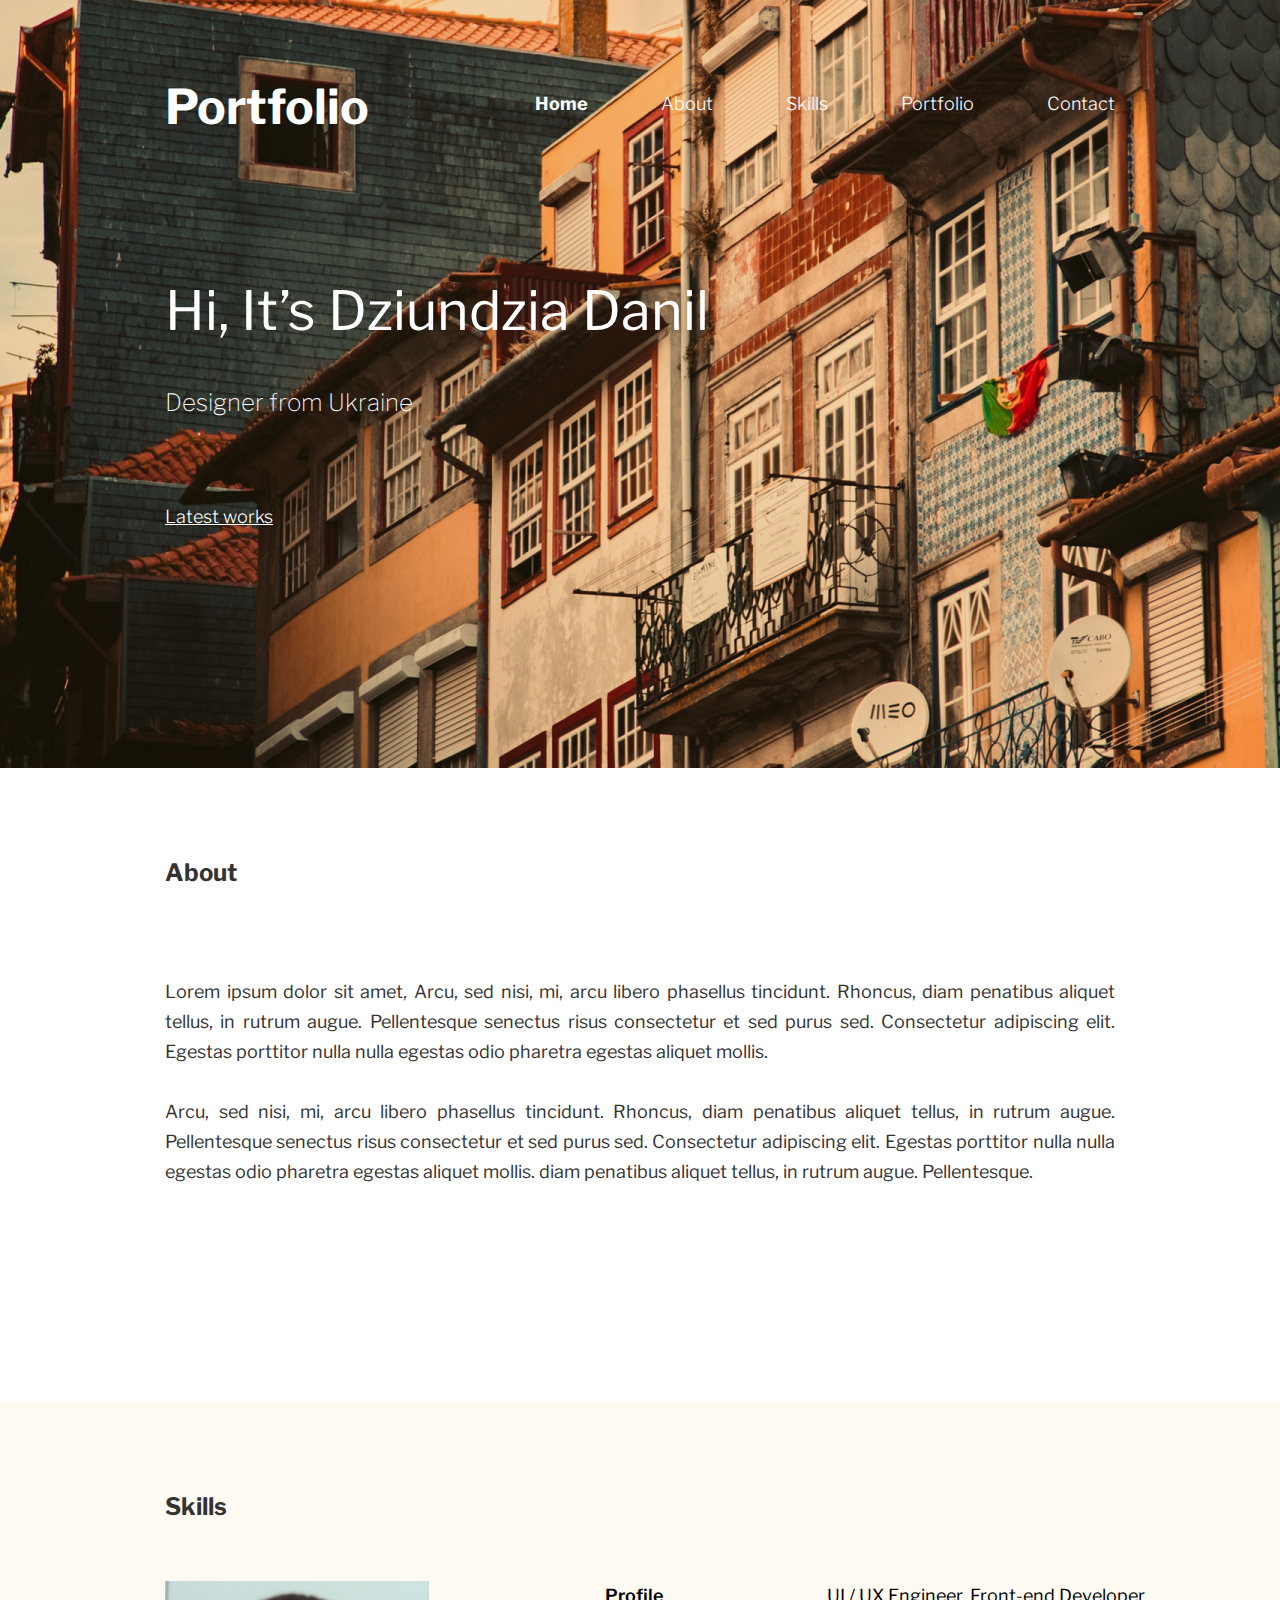
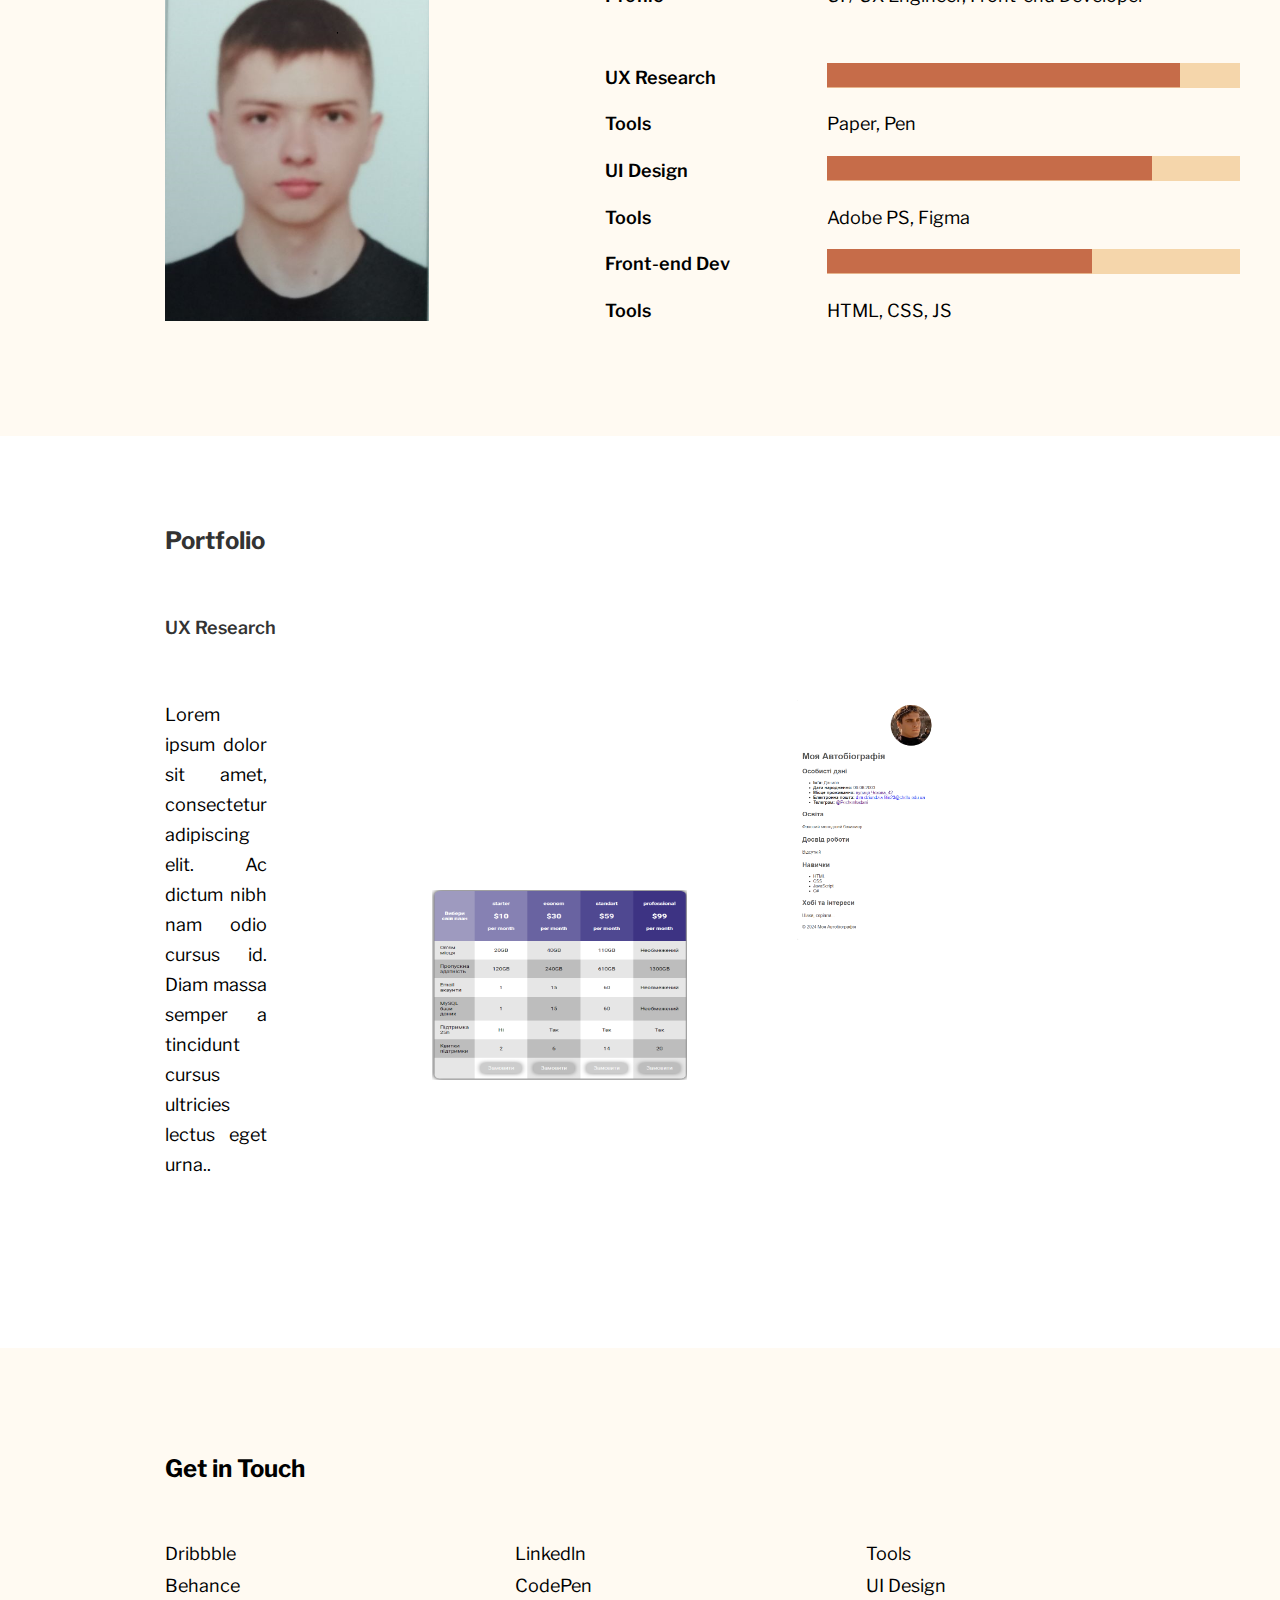
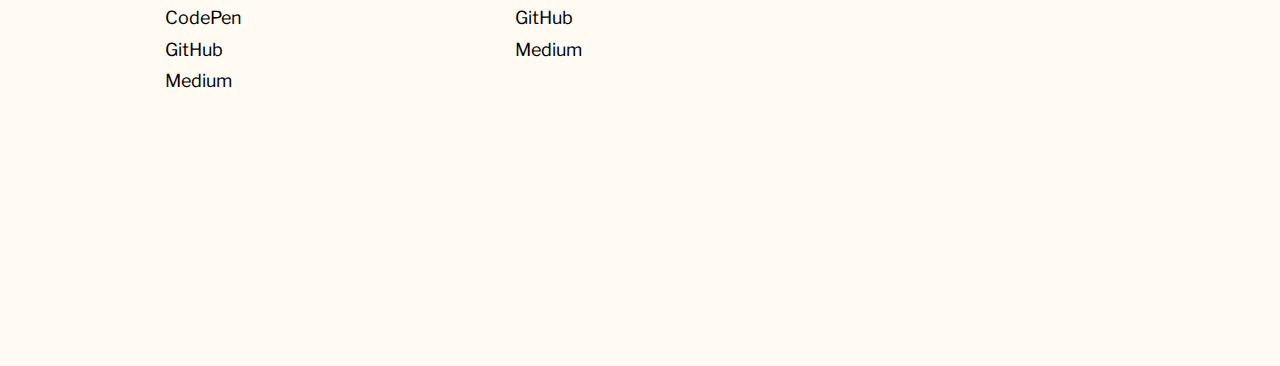
==== index.html @ 2af30d01 "Add files via upload" ====
<!DOCTYPE html>
<html>

<head>
    <meta charset="utf-8">
    <meta name="viewport" content="width=device-width">
    <title>test</title>
    <link href="css/style.css" rel="stylesheet" type="text/css" />
    <link rel="preconnect" href="https://fonts.googleapis.com">
    <link rel="preconnect" href="https://fonts.gstatic.com" crossorigin>
    <link href="https://fonts.googleapis.com/css2?family=Libre+Franklin:wght@100..900&display=swap" rel="stylesheet">
    <link rel="stylesheet" href="https://cdnjs.cloudflare.com/ajax/libs/font-awesome/6.0.0-beta3/css/all.min.css">
</head>

<body>

<header class="header">
    <div class="header-box">
        <h1>Portfolio</h1>
        <nav>
            <ul>
                <li>Home</li>
                <li ><a href="#about">About</a></li>
                <li><a href="#skill">Skills</a></li>
                <li><a href="#Portfolio">Portfolio</a></li>
                <li><a href="#contact">Contact</a></li>
            </ul>
        </nav>
    </div>
    <div class="textBox">
        <h1>Hi, It’s Dziundzia Danil</h1><br>
        <h2>Designer from Ukraine</h2>
        <h3>Latest works</h3>
    </div>

</header>
<div class="about" id="about">
    <h1>About</h1>
    <p>
        Lorem ipsum dolor sit amet, Arcu, sed nisi, mi, arcu libero phasellus tincidunt. Rhoncus, diam penatibus aliquet tellus, in rutrum augue. Pellentesque senectus risus consectetur et sed purus sed. Consectetur adipiscing elit. Egestas porttitor nulla nulla egestas odio pharetra egestas aliquet mollis. <br>
        <br>
        Arcu, sed nisi, mi, arcu libero phasellus tincidunt. Rhoncus, diam penatibus aliquet tellus, in rutrum augue. Pellentesque senectus risus consectetur et sed purus sed. Consectetur adipiscing elit. Egestas porttitor nulla nulla egestas odio pharetra egestas aliquet mollis. diam penatibus aliquet tellus, in rutrum augue. Pellentesque.
    </p>
</div>

<div class="skill-box">
    <div class="skill" id="skill">
        <h1>Skills</h1>
        <div class="profile">
            <div class="container">
                <div class="image-container"></div>
                <div class="text-container">
                    <div class="text">
                        <div>Profile</div>
                        <div>UX Research</div>
                        <div>Tools</div>
                        <div>UI Design</div>
                        <div>Tools</div>
                        <div>Front-end Dev</div>
                        <div>Tools</div>
                    </div>
                    <div class="bar">
                        <div>UI / UX Engineer, Front-end Developer</div>
                        <div><img src="image/sk1.png" alt="Skill 1"></div>
                        <div>Paper, Pen</div>
                        <div><img src="image/sk2.png" alt="Skill 2"></div>
                        <div>Adobe PS, Figma</div>
                        <div><img src="image/sk3.png" alt="Skill 3"></div>
                        <div>HTML, CSS, JS</div>
                    </div>
                </div>
            </div>
        </div>
    </div>
</div>

<div class="Portfolio" id="Portfolio">
    <h1>Portfolio</h1>
    <h2>UX Research</h2>
    <div class="Portfolio-container">
        <div class="Portfolio-textbox">
            <p>Lorem ipsum dolor sit amet, consectetur adipiscing elit. Ac dictum nibh nam odio cursus id. Diam massa semper a tincidunt cursus ultricies lectus eget urna..</p>
        </div>
        <div class="Portfolio-imagebox">
            <div class="pictureBox">
                <div class="column">
                    <a href="image_page2.html" class="image2"></a>
                    <a href="image_page3.html" class="image3"></a>
                </div>
                <a href="image_page.html" class="image1"></a>
            </div>
        </div>
    </div>
</div>

<footer class="footer" id="contact">
    <h1>Get in Touch</h1>
    <div class="footer-textbox">
        <ul>
            <li>Dribbble</li>
            <li>Behance</li>
            <li>CodePen</li>
            <li>GitHub</li>
            <li>Medium</li>
        </ul>
        <ul>           <li>Linkedln</li>
            <li>CodePen</li>
            <li>GitHub</li>
            <li>Medium</li>
        </ul>
        <ul>
            <li>Tools</li>
            <li>UI Design</li>
        </ul>
    </div>
</footer>
</body>

</html>
---- css/style.css ----
html,
body {
  margin: 0px;
  padding: 0px;
  width: 100%;
  height: 100%;
  font-family: 'Libre Franklin';
  scroll-behavior: smooth;
}

/* header */
.header {
  padding: 0px;
  margin: 0px;
  background-color: #f5d6ab;
  height: 768px;
  overflow: hidden;
  width: auto;
  background-image: url("../image/foto.png");
  background-blend-mode: multiply;
  background-repeat: no-repeat;
  background-size: cover;
  position: relative;
}

.header-box {
  display: flex;
  justify-content: space-between;
  align-items: center;
  margin: 93px 165px 150px 165px;
  height: 29px;

  font-style: normal;
  font-weight: 700;
  font-size: 24px;
  line-height: 29px;
  color: #FFFFFF;
}

.header-box a {
  text-decoration: none;
  color: #FFFFFF;
}

.header-box h1 {
  flex-grow: 1;
}

.header-box nav {
  width: 580px;
  align-items: center;
  font-weight: 300;
  font-size: 18px;

  font-style: normal;
}

.header-box nav ul {
  padding: 0px;
  width: 100%;
  display: flex;
  list-style-type: none;
  justify-content: space-between;
  line-height: 22px;
  height: 29px;
}

.header-box nav ul li:first-child {
  font-weight: 700;
}

.textBox {
  display: inline-block;
  color: #FFFFFF;
  margin: 0px 165px;

  height: 261px;
  width: 694px;
  font-style: normal;
  padding: 0px;

}

.textBox h1 {
  padding: 0px;
  margin: 0px;
  font-weight: 400;
  font-size: 54px;
  line-height: 77.57px
}

.textBox h2 {
  font-weight: 100;
  font-size: 24px;
  line-height: 29px;
}

.textBox h3 {
  text-decoration: underline;
  font-weight: 300;
  font-size: 18px;
  line-height: 22px;
  position: absolute;
  bottom: 0;
  margin-bottom: 240px;
}

/* header */
.about {
  margin: 90px 165px 0px 165px;
  /*width: 1107px;*/
  height: 544px;
  font-size: 24px;
  line-height: 29px;
  font-style: normal;


}

.about h1 {
  font-size: 24px;
  line-height: 29px;
  color: #333333;
  margin-bottom: 90px;
}


.about p {

  font-size: 18px;
  line-height: 30px;
  text-align: justify;
  color: #333333;

}

.skill-box {
  background-color: #fFFaf2;
  margin: 0px;
  padding-left: 165px;
  padding-top: 90px;
  padding-right: 0px;

  height: 544px;
  font-size: 24px;
  line-height: 29px;
  font-style: normal;
  display: flex;
  flex-direction: column;
}

.skill h1 {
  font-size: 24px;
  line-height: 29.09px;
  color: #333333;
  font-style: normal;
  margin: 0px 0px 60px 0px;
  padding: 0px;
}

.profile {
  height: 340px;
  width: 100%;
  display: flex;
  flex-direction: row;
}

.skill {
  margin: 0px;
  padding: 0px;
  margin-bottom: 90px;
  height: 544px;
  font-size: 24px;
  line-height: 29px;
  font-style: normal;
  display: flex;
  flex-direction: column;
  width: 100%
}

.container {
  width: 100%;
  display: flex;
  flex-direction: row;


}

.image-container {
  box-sizing: border-box;
  width: 350px;
  height: 340px;
  padding: 0px;
  margin: 0px;

  background-repeat: no-repeat;
  background-size: contain;
  position: relative;
  background-image: url("../image/prom.png");

}

.text-container {
  padding: 0px;
  margin-left: 90px;

  width: 635px;
  min-height: 340px;

}

.Portfolio {
  margin: 90px 165px 0px 165px;
  margin-left: 165px;
  /*width: 1440px;*/
  height: 822px;

}

.Portfolio-container {
  display: flex;
  flex-direction: row;
  width: 80%;
  min-height: 403px;
}

.Portfolio h1 {
  font-size: 24px;
  line-height: 29px;
  color: #333333;
  font-style: normal;
  margin-bottom: 60px;
}

.Portfolio h2 {
  font-size: 18px;
  font-weight: 600;
  line-height: 25px;
  text-align: left;
  color: #333333;
  margin-bottom: 60px;

}

.Portfolio-imagebox {
  width: 635px;
  height: 403px;
  margin-left: 165px;
  display: flex;
  flex-direction: column;
  align-items: center;
}

.image1 {
  background-image: url("../image/lab1.png");
  width: 255px;
  height: 240px;
  margin: 0px 90px;
  margin-bottom: 10px;
  background-blend-mode: multiply;
  background-repeat: no-repeat;
  background-size: cover;
}

.pictureBox {
  display: flex;
  flex-direction: row;
  justify-content: space-between;
  height: 190px;
  width: 600px;

}

.image2 {
  width: 255px;
  height: 100%;
  margin: 0px 10px;
  background-image: url("../image/lab3.png");
  background-blend-mode: multiply;
  background-repeat: no-repeat;
  background-size: cover;
}

.image3 {
  width: 255px;
  height: 100%;
  margin: 0px 0px;
  background-image: url("../image/lab2.png");
  background-repeat: no-repeat;
  background-size: 100% 100%;
  background-blend-mode: multiply;
}

.Portfolio-textbox {
  width: 349px;
  min-height: 137px;
  font-size: 18px;
  line-height: 30px;
  text-align: justify;
  justify-content: space-between;

}

.Portfolio-textbox p {
  height: 295px;
  padding: 0px;
  margin: 0px;
}

.Portfolio-imagebox a {
  display: block;
}

.link {
  margin-left: 55px;

}

.text-container {
  display: flex;
  flex-direction: row;
  justify-content: space-between;
}

.text {
  width: 35%;
  height: 100%;

  display: flex;
  flex-direction: column;
  justify-content: space-between;
}

.text div {
  width: 100%;
  height: 25px;
  margin: 0px;
  font-weight: 600;
  font-size: 18px;
}

.text div:first-child {
  width: 100%;
  height: 60px;
}

.bar {
  width: 65%;
  height: 100%;

  display: flex;
  flex-direction: column;
  justify-content: space-between;
}

.bar div {
  width: 100%;
  height: 25px;
  margin: 0px;
  font-size: 18px;
  font-weight: 400;
}

.bar img {
  width: 100%;
  height: 25px;
  margin: 0px;
}

.bar div:first-child {
  width: 100%;
  height: 60px;
}


.footer {
  min-height: 528px;
  background-color: #fFFaf2;
  margin: 0px;
  padding-left: 165px;
  padding-top: 90px;
  display: flex;
  flex-direction: column;
}

.footer h1 {
  font-size: 24px;
  line-height: 29px;
  margin-bottom: 60px;
}

ul {
  list-style-type: none;
  margin: 0px;
  padding: 0px;
  font-size: 18px;
  line-height: 21.82px;
  text-align: left;

}

.footer-textbox li {
  margin: 0px;
  padding: 0px;
  margin-bottom: 10px;
}

.footer-textbox {
  padding: 0px;
  margin: 0px;
  width: 70%;
  justify-content: space-between;
  display: flex;
  flex-direction: row;
}

span {
  margin-right: 20px;
}

.page1 {
  min-height: 100%;
  background-image: url("../image/lab1.png");
  background-repeat: no-repeat;
  background-position: center;
  background-size: 100% 100%;
}

.page2 {
  height: 650px;
  background-image: url("../image/lab3.png");
  background-position: center;
  background-size: 100% 100%;
}

.page3 {
  background-image: url("../image/lab2.png");
  height: 650px;
  background-position: center;
  background-size: 100% 100%;
}

.floating-btn {
  position: fixed;
  top: 20px;
  right: 20px;
  background-color: #994d05;
  color: #fff;
  border: none;
  padding: 10px 20px;
  border-radius: 5px;
  cursor: pointer;
}

.floating-btn a {
  text-decoration: none;
  color: #fff;
}

.floating-btn:hover {
  background-color: #e9cd1c;
}

.nav-box {
  display: none;
}

@media(max-width: 768px) {
  html,
  body {
    font-size: 16px;
  }

  .nav-box {
    width: 24px;
    height: 24px;
    position: absolute;
    top: 57px;
    left: 30px;
    z-index: 1000;
    display: block;
  }

  i.fas.fa-list {
    font-size: 24px;
    margin-right: 10px;
  }

  .header {
    height: 275px;
    padding: 20px 0;
    display: flex;
    justify-content: center;
    align-items: center;
    flex-direction: column;
  }

  .header h1 {
    font-size: 24px;
    line-height: 29.09px;
    text-align: left;

  }

  .header-box {
    flex-direction: column;
    margin: 20px;

  }

  .header-box nav ul {
    display: none;
  }


  .textBox {
    margin-top: 0px;
    margin: 20px;
    width: 300px;
    height: 220px;
    display: flex;
    justify-content: center;
    flex-direction: column;
    align-items: center;
  }

  .textBox h1 {
    font-size: 20px;
    line-height: 30px;
  }

  .textBox h2 {
    font-size: 20px;
  }

  .textBox h3 {
    font-size: 18px;
    margin-bottom: 20px;
  }

  .about {
    margin: 20px;
    width: auto;
    height: 315px;
  }

  .about h1 {
    font-size: 24px;
    margin-bottom: 20px;
    text-align: center;
  }

  .about p {
    font-size: 12px;
    line-height: 24px;
  }

  .skill-box {
    padding: 20px;
    height: 617px;
  }

  .skill h1 {
    font-size: 24px;
    margin-bottom: 20px;
    text-align: center;
  }

  .profile {
    flex-direction: column;
    align-items: center;
    height: auto;
  }

  .container {
    flex-direction: column;
    justify-content: center;
    align-items: center;
  }

  .image-container {
    width: 218px;
    height: 224px;
    background-image: url("../image/prom.png");
    background-position: center;
    background-size: 100% 100%;
    margin-bottom: 20px;
  }

  .text-container {
    margin: 0;
    padding: 0px;
    width: 100%;
    display: flex;
    flex-direction: row;

  }

  .text {
    width: 89px;
    height: 340px;
    font-size: 12px;
  }

  .text div {

    font-size: 12px;
  }

  .bar {
    width: auto;
    margin: 0px 0;

  }

  .bar div {

    font-size: 12px;
  }

  .bar img {

    height: auto;
  }

  .Portfolio {
    margin: 20px;

    width: auto;
    height: 404px;

  }

  .Portfolio-container {
    flex-direction: column;
    width: 100%;
    min-height: auto;
    align-items: center;
  }

  .Portfolio h1 {
    font-size: 24px;
    margin-bottom: 20px;
    text-align: center;
  }

  .Portfolio h2 {
    font-size: 14px;
    margin-bottom: 20px;
    text-align: center;
  }

  .Portfolio-imagebox {
    margin: 0;
    width: 308px;
    height: 200px;

    align-items: center;
  }

  .image1,
  .image2,
  .image3 {
    width: 130px;
    height: 95px;
    margin: 10px 0;
  }

  .Portfolio-textbox {
    width: 308px;
    min-height: 71px;
    font-family: Libre Franklin;
    font-size: 12px;
    line-height: 14.54px;
    text-align: center;

  }

  .Portfolio-textbox p {
    height: auto;

  }

  .link {
    display: none;
  }

  .footer {
    padding: 20px;
    min-height: auto;
  }

  .footer h1 {
    font-size: 22px;
    margin-bottom: 20px;
  }

  .footer-textbox {
    flex-direction: row;

    width: 100%;
  }

  .footer-textbox li {
    margin: 10px 0;
    font-size: 14px;
  }

  .pictureBox {
    width: 200px;
  }
}

@media (min-width:780px) and (max-width: 900px) {
  .header-box {
    margin-left: 20px;
    margin-right: 20px;
  }

  .header-box nav ul li:first-child {
    margin-left: 20px;
  }

  .textBox {
    margin-left: 20px;
  }

  .skill-box {
    padding-left: 40px;
  }

  .image-container {
    width: 300px;
  }

  .text-container {
    margin-left: 20px;
  }

  .text-container div {
    font-size: 16px;
  }

  .bar {
    width: 60%;
  }

  .text {
    width: 30%;
  }

  .text-container {
    display: flex;
    flex-direction: row;
    justify-content: start;
  }

  .Portfolio {
    margin-left: 20px;
    height: 400px;
  }

  .Portfolio-imagebox {
    width: 308px;
    height: 200px;
    margin-left: 20px;
  }

  .link {
    display: none;
  }

  .Portfolio-container {
    width: 100%;
  }

  .Portfolio-imagebox {
    width: 400px;
  }

  .pictureBox {
    width: 100%;
  }

  .image {
    padding-left: 20px;
  }

  .footer {
    padding-left: 20px;
    min-height: auto;
  }

  .about {
    margin-left: 20px;
  }
  }
  @media (max-width: 768px) {
    .Portfolio-imagebox {
      width: 200px;
    }
  }
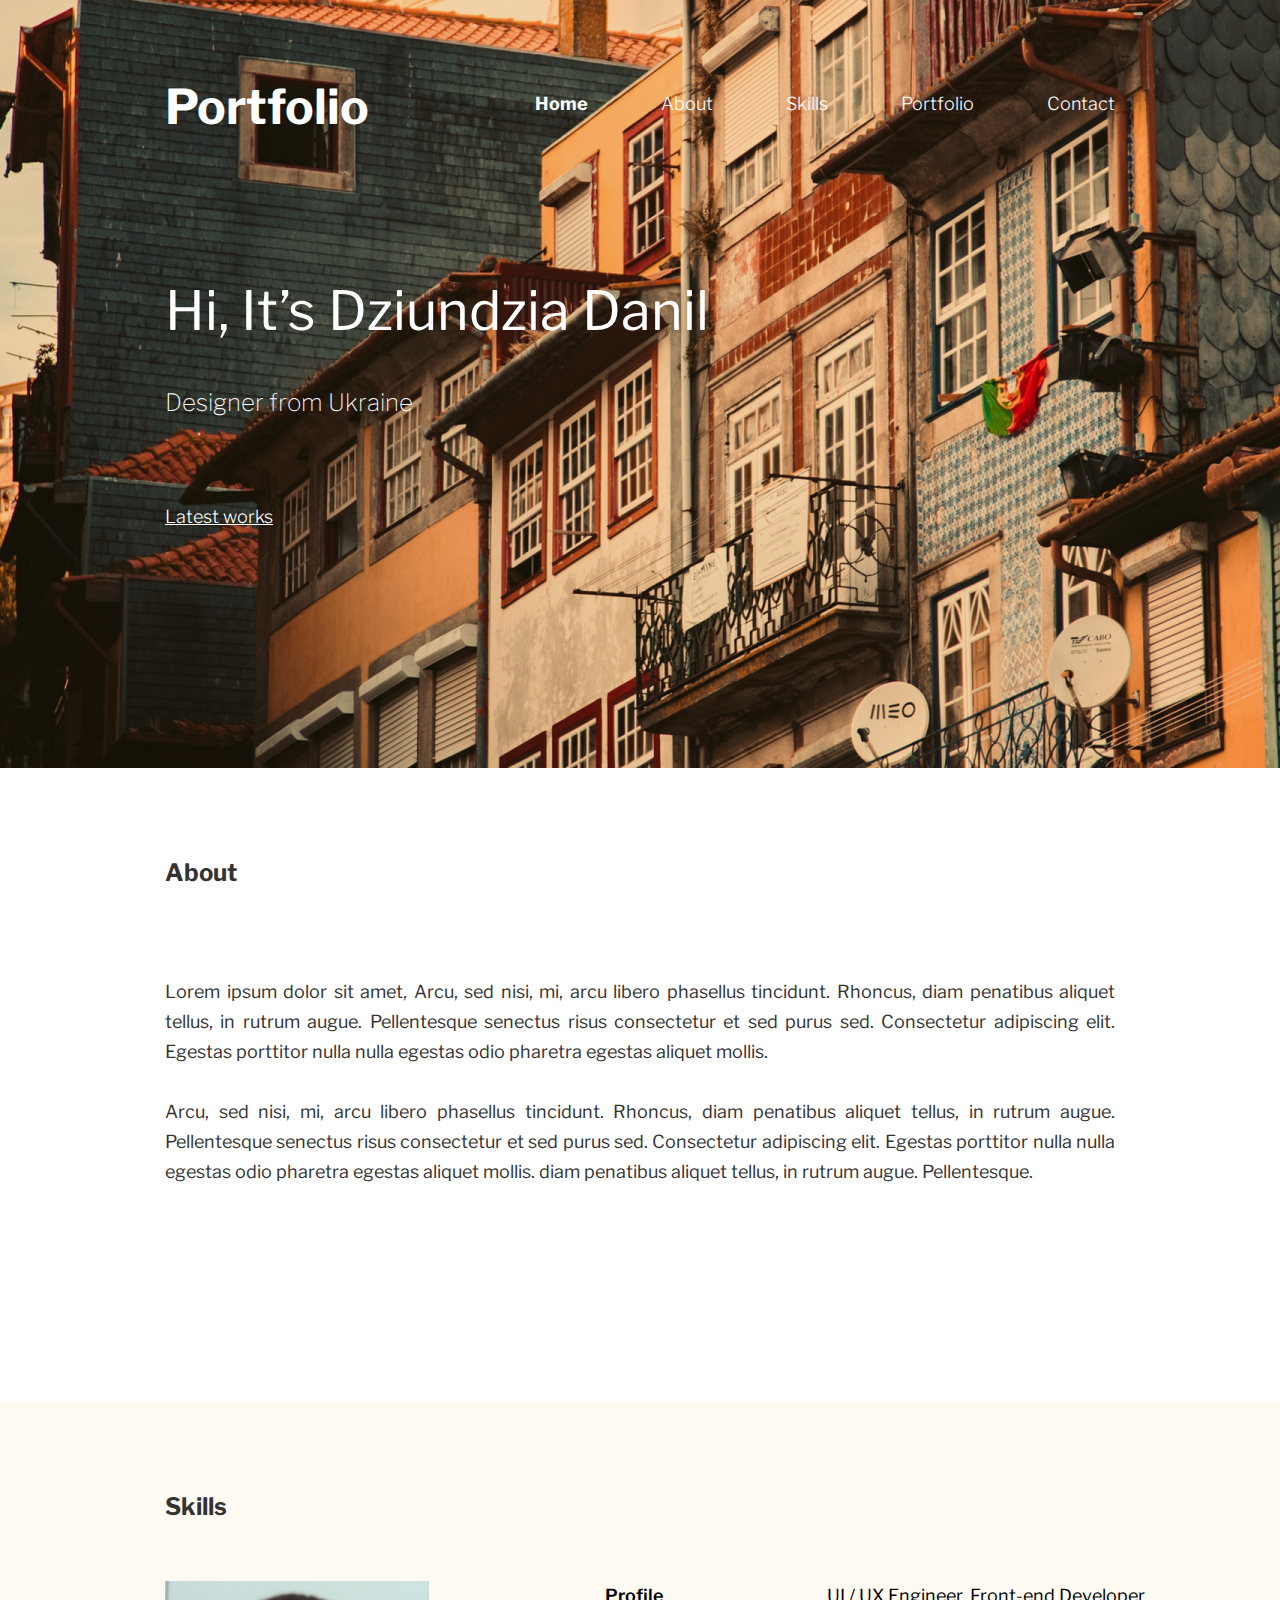
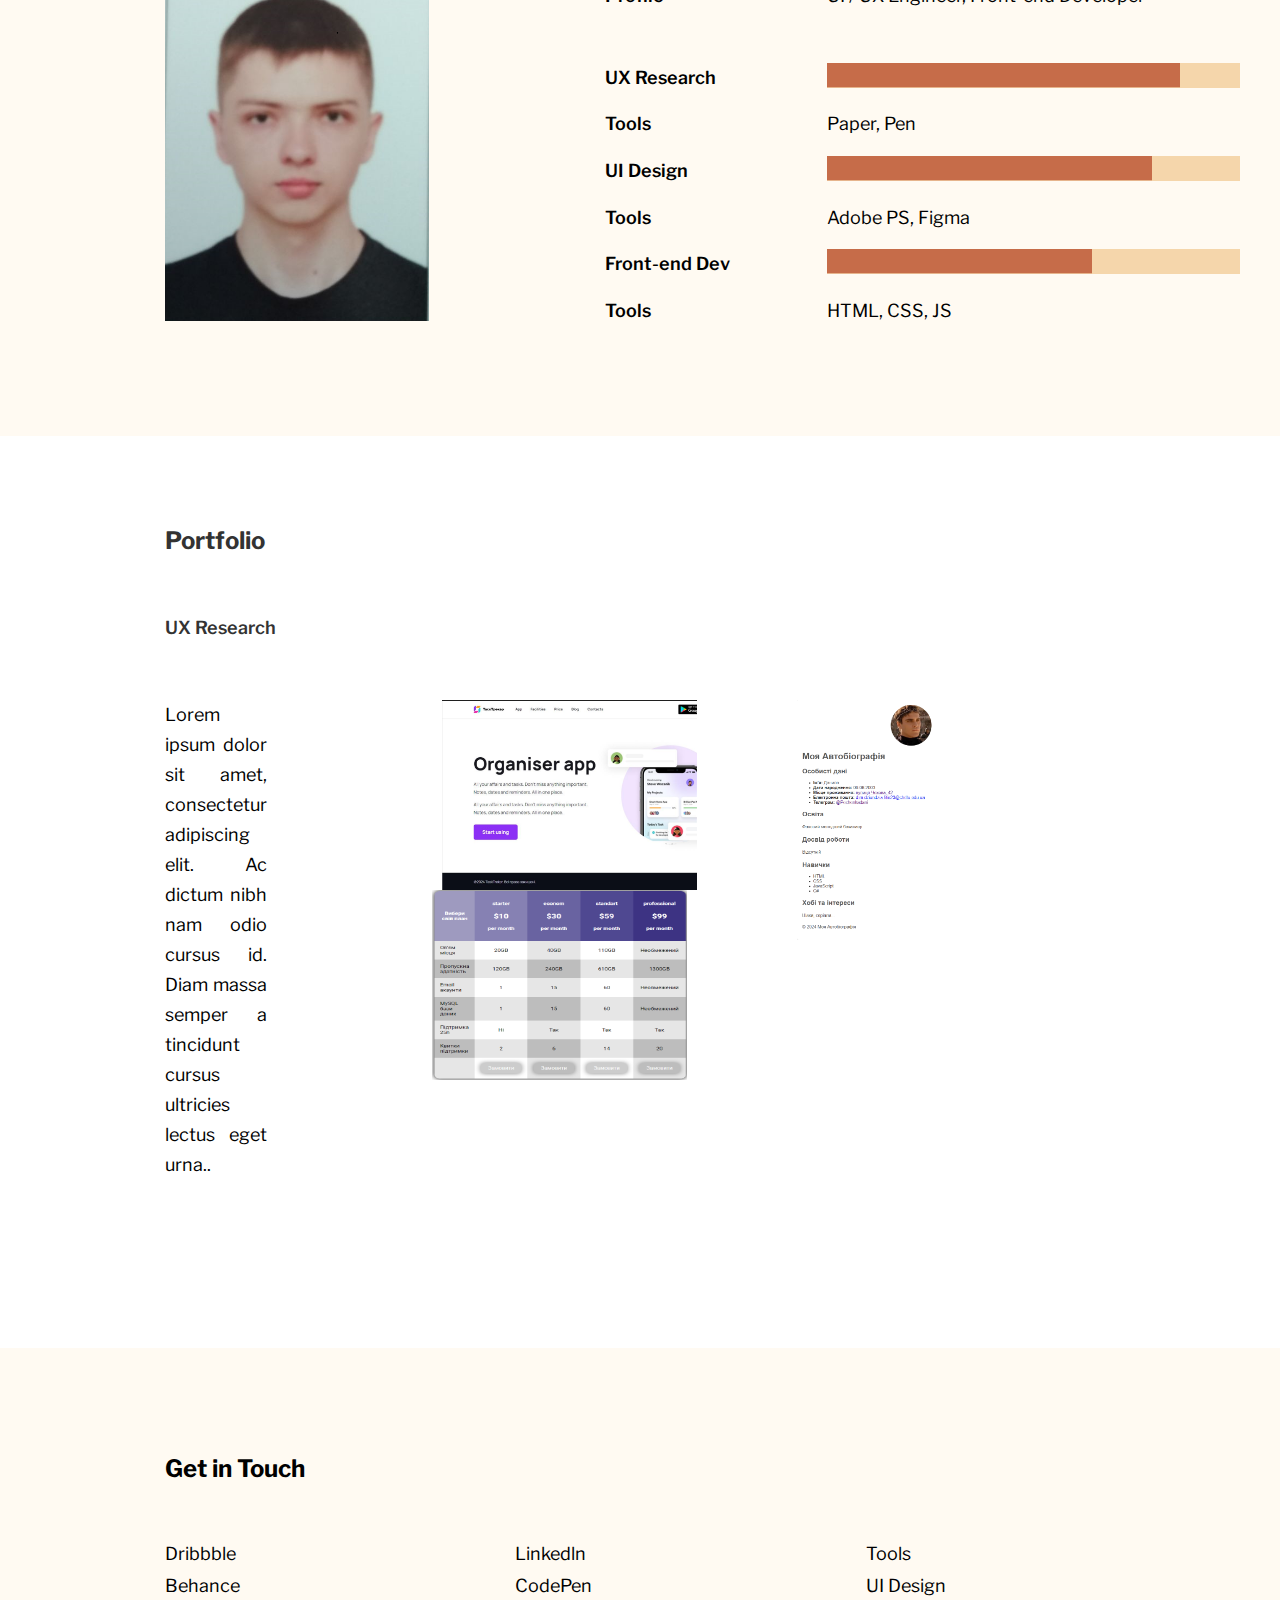
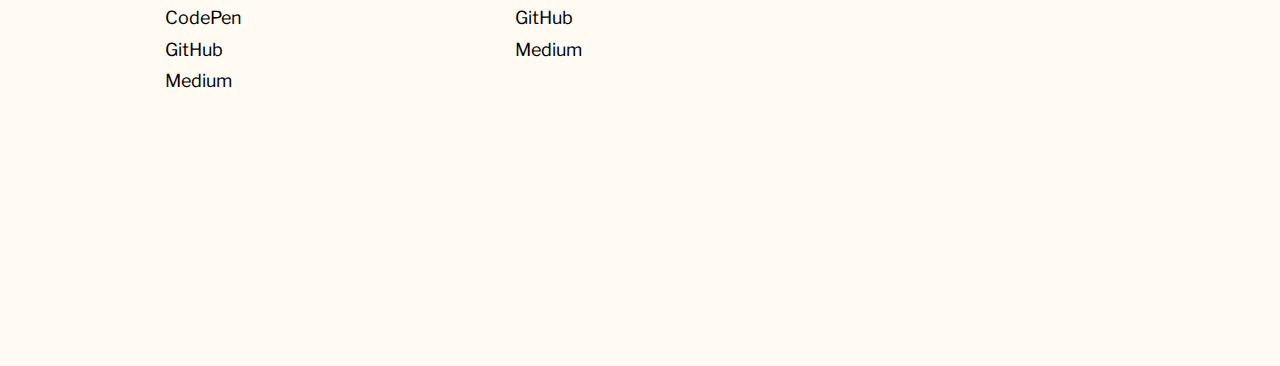
==== commit cbf8fb8b: "index.html" ====
--- a/index.html
+++ b/index.html
@@ -84,10 +84,10 @@
         <div class="Portfolio-imagebox">
             <div class="pictureBox">
                 <div class="column">
-                    <a href="image_page2.html" class="image2"></a>
-                    <a href="image_page3.html" class="image3"></a>
+                    <a href="image_page3.html" class="image2"></a>
+                    <a href="image_page.html" class="image3"></a>
                 </div>
-                <a href="image_page.html" class="image1"></a>
+                <a href="image_page2.html" class="image1"></a>
             </div>
         </div>
     </div>
